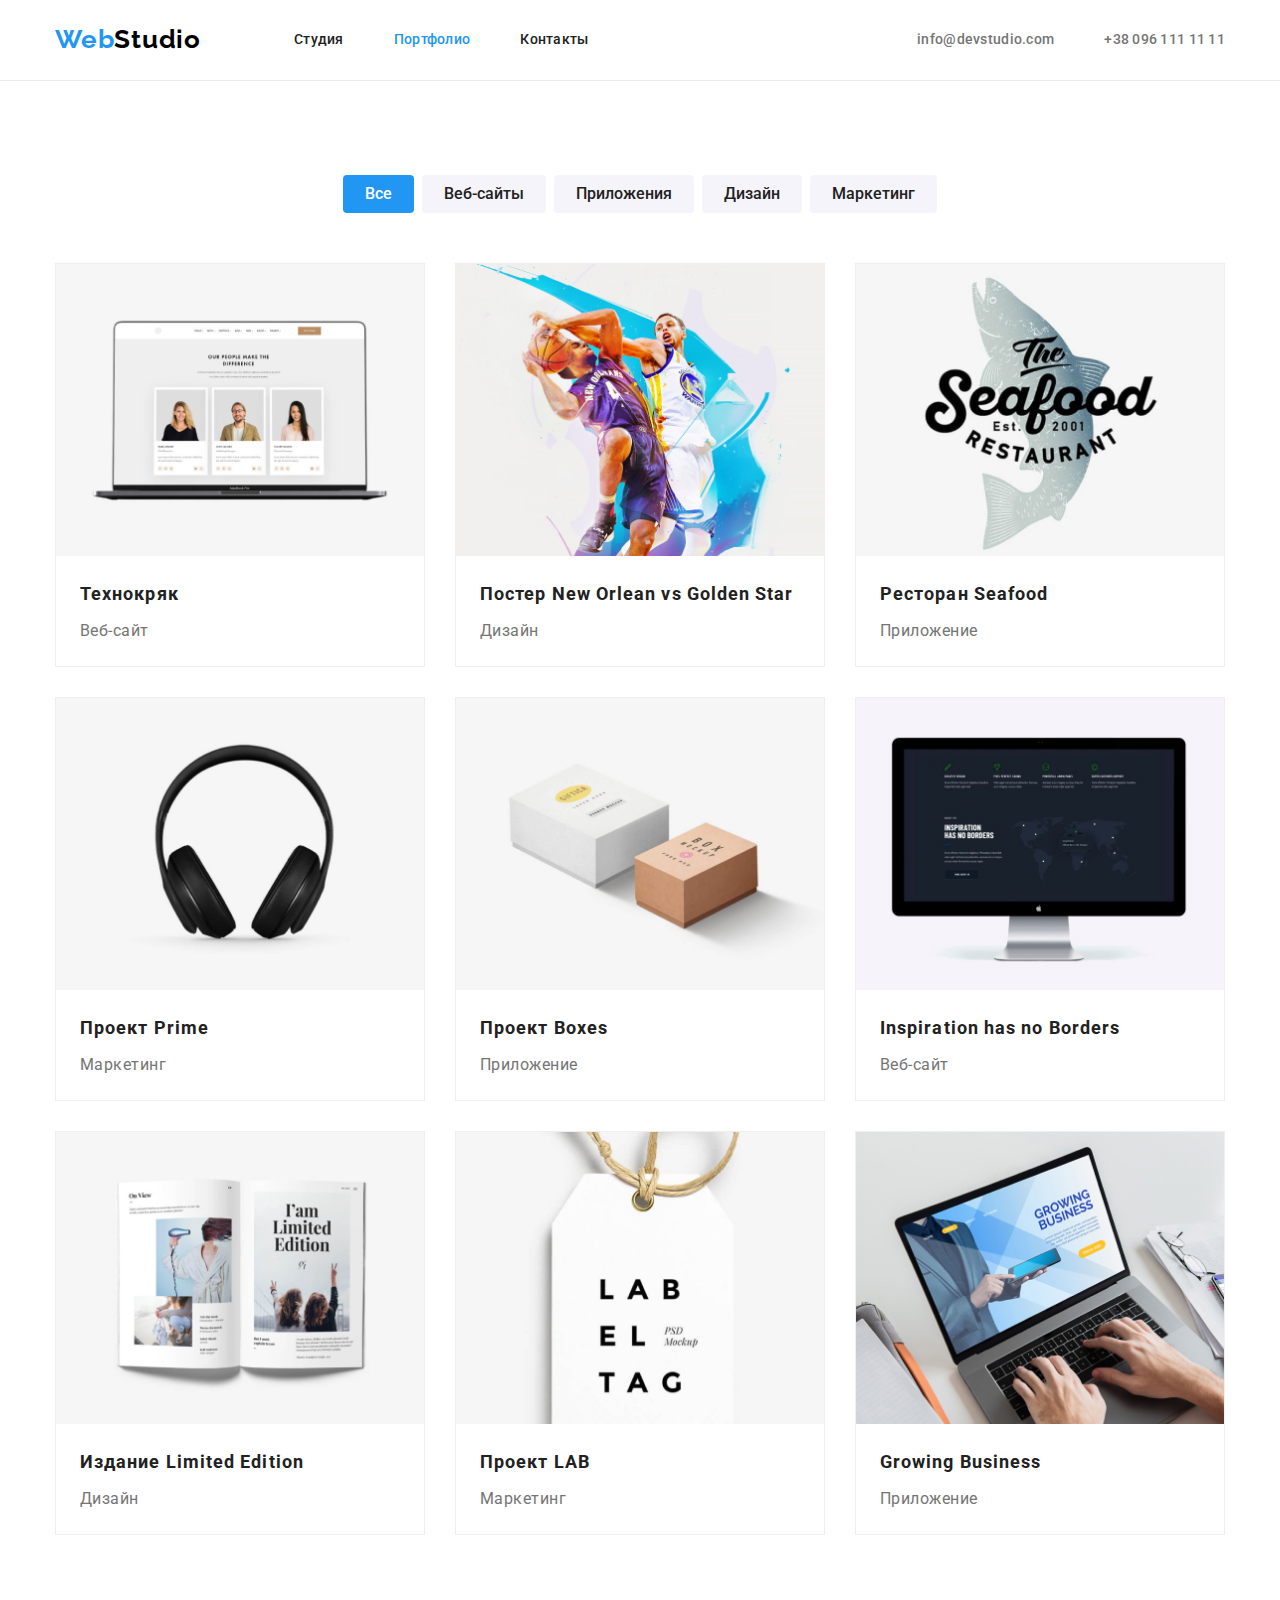
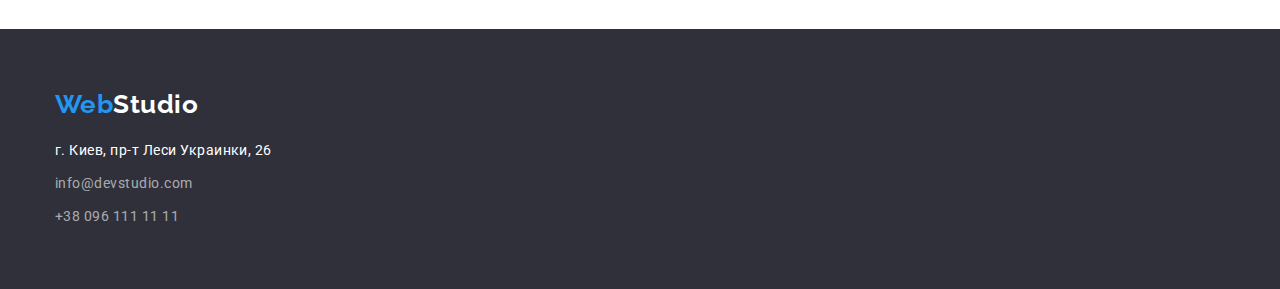
==== portfolio.html @ 436f213c "New file" ====
<!DOCTYPE html>
<html lang="ru">

<head>
    <meta charset="UTF-8">
    <meta http-equiv="X-UA-Compatible" content="IE=edge">
    <meta name="viewport" content="width=device-width, initial-scale=1.0">
    <title>WebStudio</title>
    <link rel="preconnect" href="https://fonts.googleapis.com">
    <link rel="preconnect" href="https://fonts.gstatic.com" crossorigin>
    <link href="https://fonts.googleapis.com/css2?family=Raleway:wght@700&family=Roboto:wght@400;500;700;900&display=swap"
        rel="stylesheet">
    <link rel="stylesheet" href="https://cdnjs.cloudflare.com/ajax/libs/modern-normalize/1.1.0/modern-normalize.min.css">

    <link rel="stylesheet" href="./css/styles.css">
</head>
<body>
<!-- Хедер -->
<header class="header">
    <div class="container">
        <div class="header-position">
            <nav class="nav">
                <a href="./" class="logo"><span class="logo-color">Web</span>Studio</a>
                <ul class="list-items">
                    <li><a href="./index.html" class="link link-nav">Студия</a></li>
                    <li><a href="./portfolio.html" class="link link-nav current">Портфолио</a></li>
                    <li><a href="" class="link link-nav">Контакты</a></li>
                </ul>
            </nav>
            <ul class="list-contact">
                <li><a href="mailto:info@devstudio.com" class="link link-contact">info@devstudio.com</a></li>
                <li><a href="tel:+380961111111" class="link link-contact">+38 096 111 11 11</a></li>
            </ul>
        </div>
    </div>
</header>

    <main>
        <section class="section-portfolio section">
            <div class="container">
                <h1 hidden>Портфолио</h1>
                <!-- Кнопки фільтрації -->
                <ul class="filter-button">
                    <li><button type="button" class="portfolio-button active">Все</button></li>
                    <li><button type="button" class="portfolio-button">Веб-сайты</button></li>
                    <li><button type="button" class="portfolio-button">Приложения</button></li>
                    <li><button type="button" class="portfolio-button">Дизайн</button></li>
                    <li><button type="button" class="portfolio-button">Маркетинг</button></li>
                </ul>
                <!-- Приклади -->
                <ul class="example">
                    <li class="example-card">
                        <img src="./images/Технокряк.jpg" alt="Макет сайта" width="370">
                        <div class="example-card-position">
                            <h2 class="example-title">Технокряк</h2>
                            <p class="example-text">Веб-сайт</p>
                        </div>
                    </li>
                    <li class="example-card">
                        <img src="./images/Постер.jpg" alt="Постер с баскетболистами" width="370">
                        <div class="example-card-position">
                            <h2 class="example-title">Постер New Orlean vs Golden Star</h2>
                            <p class="example-text">Дизайн</p>
                        </div>
                    </li>
                    <li class="example-card">
                        <img src="./images/Ресторан.jpg" alt="Эмблема ресторана" width="370">
                        <div class="example-card-position">
                            <h2 class="example-title">Ресторан Seafood</h2>
                            <p class="example-text">Приложение</p>
                        </div>
                    </li>
                    <li class="example-card">
                        <img src="./images/ПроектPrime.jpg" alt="Наушники" width="370">
                        <div class="example-card-position">
                            <h2 class="example-title">Проект Prime</h2>
                            <p class="example-text">Маркетинг</p>
                        </div>
                    </li>
                    <li class="example-card">
                        <img src="./images/ПроектBoxes.jpg" alt="Коробки" width="370">
                        <div class="example-card-position">
                            <h2 class="example-title">Проект Boxes</h2>
                            <p class="example-text">Приложение</p>
                        </div>
                    </li>
                    <li class="example-card">
                        <img src="./images/InspirationhasnoBorders.jpg" alt="Монитор" width="370">
                        <div class="example-card-position">
                            <h2 class="example-title">Inspiration has no Borders</h2>
                            <p class="example-text">Веб-сайт</p>
                        </div>        
                    </li>
                    <li class="example-card">
                        <img src="./images/ИзданиеLimitedEdition.jpg" alt="Книга" width="370">
                        <div class="example-card-position">
                            <h2 class="example-title">Издание Limited Edition</h2>
                            <p class="example-text">Дизайн</p>
                        </div>    
                    </li>
                    <li class="example-card">
                        <img src="./images/ПроектLAB.jpg" alt="Бирка" width="370">
                        <div class="example-card-position">
                            <h2 class="example-title">Проект LAB</h2>
                            <p class="example-text">Маркетинг</p>
                        </div>    
                    </li>
                    <li class="example-card">
                        <img src="./images/GrowingBusiness.jpg" alt="Ноотбук" width="370">
                        <div class="example-card-position">
                            <h2 class="example-title">Growing Business</h2>
                            <p class="example-text">Приложение</p>
                        </div>                       
                    </li>
                </ul>
            </div>
        </section>
    </main>

    <!-- Футер -->
    <footer class="footer">
        <div class="container">
            <div class="footer-position">
                <a href="./" class="logo-footer">
                    <span class="logo-color">Web</span>Studio
                </a>
                <address>
                    <ul>
                        <li class="address-map">г. Киев, пр-т Леси Украинки, 26</li>
                        <li><a href="mailto:info@devstudio.com" class="address-contact link mail">info@devstudio.com</a>
                        </li>
                        <li><a href="tel:+380961111111" class="address-contact link">+38 096 111 11 11</a></li>
                    </ul>
                </address>
            </div>
        </div>
    </footer>
</body>
</html>
---- css/styles.css ----
:root {
    --main-color: #2196F3;
    --black-color: #212121;
    --main-white: #FFFFFF;
    --text-gray: #757575;
    --background-main: #E5E5E5;
    --background-secondary: #2F303A;
}

.link.current {
    color: var(--main-color);
}

ul,
ol {
    list-style: none;
    padding: 0;
    margin: 0;
}

p,
h1,
h2,
h3,
h4,
h5,
h6 {
    margin: 0;
    padding: 0;
}

img {
    display: block;
    max-width: 100%;
    height: auto;
}

.container {
    width: 1200px;
    padding-left: 15px;
    padding-right: 15px;
    margin-right: auto;
    margin-left: auto;
}

/* Body */

body {
    font-family: 'Roboto', sans-serif;
    letter-spacing: 0.03em;
    background-color: var(--main-white);
    color: var(--black-color);
}

.section {
    padding-top: 94px;
    padding-bottom: 94px;
}

/* Посилання */

.link {
    text-decoration: none;
}

.link:hover,
.link:focus {
    color: var(--main-color);
}

/* Хедер */

.nav {
    display: flex;
}

.header {
    padding-top: 24px;
    padding-bottom: 25px;
    border-bottom: 1px solid #ececec;
}

.header-position {
    display: flex;
    align-items: center;
}

.link-nav {
    color: var(--black-color);
    font-family: 'Roboto', sans-serif;
    font-weight: 500;
    font-size: 14px;
    line-height: 1.14;
    letter-spacing: 0.02em;
}


.link-contact {
    font-family: 'Roboto';
    font-weight: 500;
    font-size: 14px;
    line-height: 1.14;
    letter-spacing: 0.02em;
    color: var(--text-gray);
}



.list-contact {
    display: flex;
    gap: 50px;
    margin-left: auto;
}

.list-items {
    display: flex;
    align-items: center; 
    gap: 50px;   
}



/* Logo */
.logo-color {
    color: var(--main-color);
}

.logo {
    display: flex;
    align-items: center;
    margin-right: 93px;

    font-family: 'Raleway', sans-serif;
    font-weight: 700;
    font-size: 26px;
    line-height: 1.19;
    letter-spacing: 0.03em;
    color: #000000;
    text-decoration: none;
}

/* Hero */

.hero {
    background-color: var(--background-secondary);
    letter-spacing: 0.06em;
    padding-top: 200px;
    padding-bottom: 200px;
}


.hero-title {
    font-weight: 900;
    font-size: 44px;
    line-height: 1.36;
    margin-right: auto;
    margin-left: auto;
    text-align: center;
    text-transform: uppercase;
    color: var(--main-white);
    margin-bottom: 30px;
    max-width: 696px;
    letter-spacing: 0.06em;
}

.button-service {
    font-weight: 700;
    font-size: 16px;
    line-height: 1.87;
    letter-spacing: 0.06em;
    min-width: 200px;
    display: block;
    color: var(--main-white);
    background-color: var(--main-color);
    
    box-shadow: 0px 4px 4px rgba(0, 0, 0, 0.15);
    border-radius: 4px;
    border: none;
    padding: 10px 32px;
    margin: 0 auto;

    cursor: pointer;
}

/* Переваги */

.advantage {
    padding-bottom: 0;
}

.advantage-position {
    display: flex;
    flex-wrap: wrap;
    gap: 30px;
}

.advantage-cards {
    width: 270px;
}

.advantage-title {
    font-weight: 700;
    font-size: 14px;
    line-height: 1.14;
    text-transform: uppercase;

    margin-bottom: 10px;
}

.advantage-text {
    font-size: 14px;
    line-height: 1.71;
    
    color: var(--text-gray);
}

/* Чим займаємось */

.examples-title {
    font-weight: 700;
    font-size: 36px;
    line-height: 1.17;
    text-align: center;

    margin-bottom: 50px;
}

.examples-position {
    display: flex;
    justify-content: space-between;
    gap: 30px;
}

/* Команда */

.team {
    background-color: #F5F4FA;
}

.team-title {
    font-weight: 700;
    font-size: 36px;
    line-height: 1.17;
    text-align: center;

    margin-bottom: 50px;
}

.team-list {
    background-color: #F5F4FA;
    display: flex;
    gap: 30px;
}

.team-member-position {
    padding-top: 30px;
    padding-bottom: 30px;
}

.team-member {
    background: var(--main-white);
    width: 270px;
    box-shadow: 0px 1px 3px rgba(0, 0, 0, 0.12), 0px 1px 1px rgba(0, 0, 0, 0.14), 0px 2px 1px rgba(0, 0, 0, 0.2);
    border-radius: 0px 0px 4px 4px;
}

.worker-title {
    font-weight: 500;
    font-size: 16px;
    line-height: 1.19;
    text-align: center;

    margin-bottom: 10px;
}

.team-text {
    font-size: 16px;
    line-height: 1.19;
    text-align: center;
    
    color: var(--text-gray);
}

/* Футер */

footer {
    background-color: var(--background-secondary);
}

.footer {
    padding-top: 60px;
    padding-bottom: 60px;
}

.footer-position {
    display: flex;
    flex-direction: column;
}

.logo-footer {
    font-family: 'Raleway', sans-serif;
    font-weight: 700;
    font-size: 26px;
    line-height: 1.19;
    color: var(--main-white);
    text-decoration: none;

    margin-bottom: 20px;
}

.address-map {
    font-family: 'Roboto', sans-serif;
    font-size: 14px;
    line-height: 1.71;
    font-style: normal;
        
    color: var(--main-white);
    margin-bottom: 9px;
}

.address-contact {
    font-family: 'Roboto';
    font-size: 14px;
    line-height: 1.71;
    font-style: normal;
    color:rgba(255, 255, 255, 0.6);

    display: block;
}

.mail {
    margin-bottom: 9px;
}

/* Кнопки фільтрації */

.portfolio-button {
    font-family: inherit;
    font-weight: 500;
    font-size: 16px;
    line-height: 1.6;
    text-align: center;
    
    color: var(--black-color);
    background-color: #F5F4FA;

    border-radius: 4px;
    border: none;
    padding: 6px 22px;

    cursor: pointer;
}

.filter-button {
    display: flex;
    justify-content: center;
    gap: 8px;
    margin-bottom: 50px;
}

.portfolio-button.active {
    color: var(--main-white);
    background-color: var(--main-color);
}

.portfolio-button:hover,
.portfolio-button:focus {
    color: var(--main-white);
    background-color: var(--main-color);
}

/* Приклади */

.example {
    display: flex;
    flex-wrap: wrap;

    gap: 30px;
}

.example-card {
    width: 370px;
    height: 404px;
    border: 1px solid #EEEEEE;
}

.example-title {
    font-weight: 700;
    font-size: 18px;
    line-height: 2;
    letter-spacing: 0.06em;
    margin-bottom: 4px;
}

.example-text {
    font-size: 16px;
    line-height: 1.88;

    color: var(--text-gray);
}

.example-card-position {
    padding-top: 20px;
    padding-bottom: 20px;
    padding-left: 24px;
    padding-right: 24px;
}
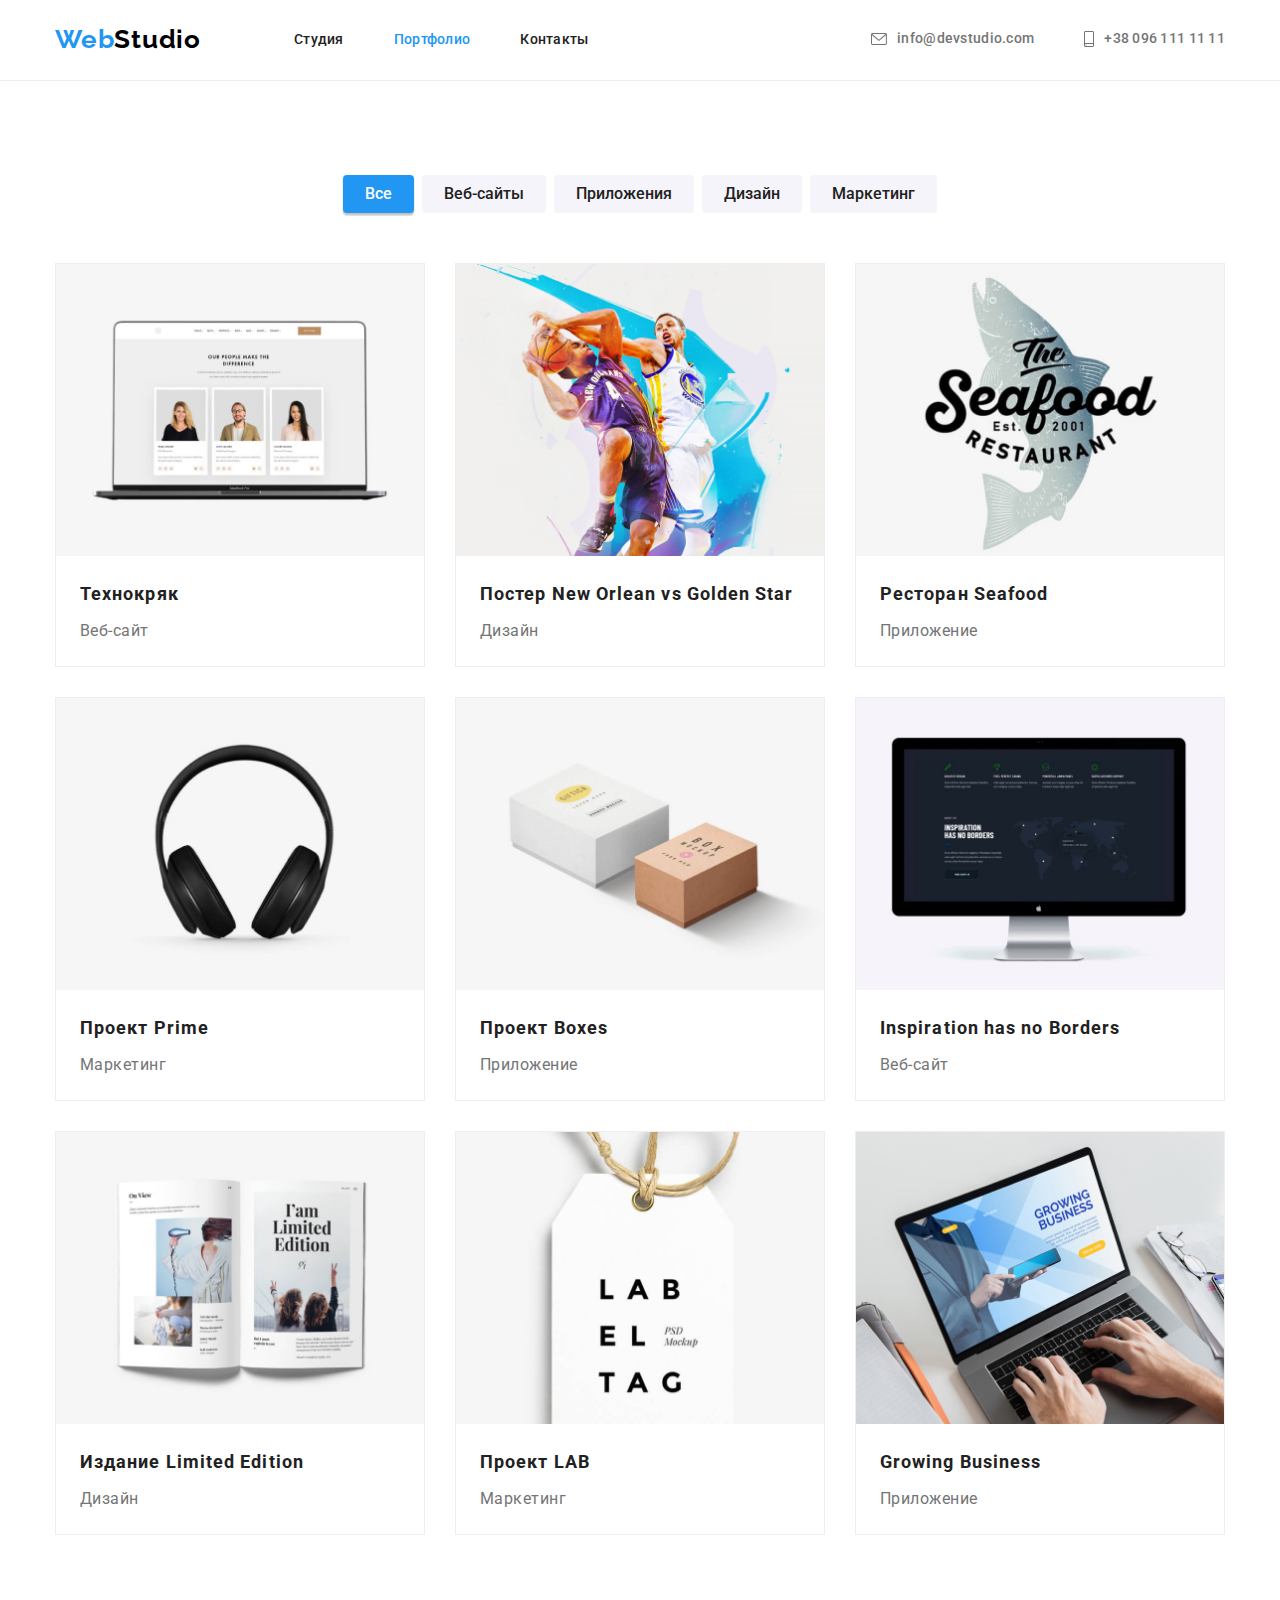
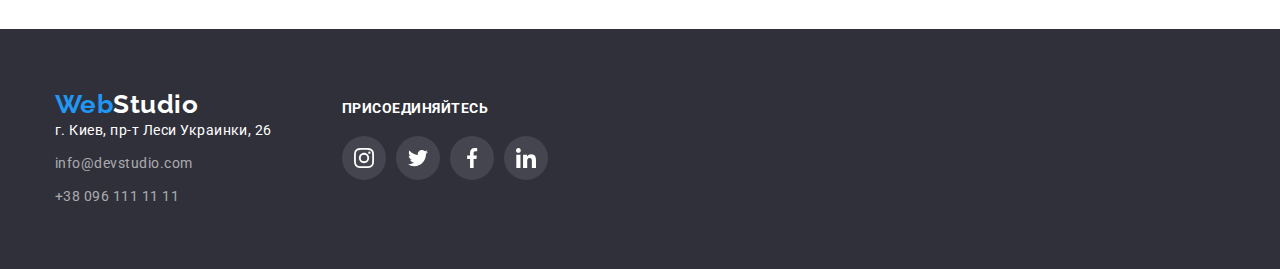
==== commit aca00510: "Update" ====
--- a/portfolio.html
+++ b/portfolio.html
@@ -19,8 +19,10 @@
 <header class="header">
     <div class="container">
         <div class="header-position">
+            <div>
+                <a href="./" class="logo"><span class="logo-color">Web</span>Studio</a>
+            </div>
             <nav class="nav">
-                <a href="./" class="logo"><span class="logo-color">Web</span>Studio</a>
                 <ul class="list-items">
                     <li><a href="./index.html" class="link link-nav">Студия</a></li>
                     <li><a href="./portfolio.html" class="link link-nav current">Портфолио</a></li>
@@ -28,8 +30,20 @@
                 </ul>
             </nav>
             <ul class="list-contact">
-                <li><a href="mailto:info@devstudio.com" class="link link-contact">info@devstudio.com</a></li>
-                <li><a href="tel:+380961111111" class="link link-contact">+38 096 111 11 11</a></li>
+                <li>
+                    <a href="mailto:info@devstudio.com" class="link link-contact">
+                        <svg class="header-icon" width="16" height="12">
+                            <use href="./images/icons/symbol-defs.svg#mail"></use>
+                        </svg>
+                        info@devstudio.com</a>
+                </li>
+                <li>
+                    <a href="tel:+380961111111" class="link link-contact">
+                        <svg class="header-icon" width="10" height="16">
+                            <use href="./images/icons/symbol-defs.svg#smartphone"></use>
+                        </svg>
+                        +38 096 111 11 11</a>
+                </li>
             </ul>
         </div>
     </div>
@@ -50,67 +64,85 @@
                 <!-- Приклади -->
                 <ul class="example">
                     <li class="example-card">
-                        <img src="./images/Технокряк.jpg" alt="Макет сайта" width="370">
-                        <div class="example-card-position">
-                            <h2 class="example-title">Технокряк</h2>
-                            <p class="example-text">Веб-сайт</p>
-                        </div>
-                    </li>
-                    <li class="example-card">
-                        <img src="./images/Постер.jpg" alt="Постер с баскетболистами" width="370">
-                        <div class="example-card-position">
-                            <h2 class="example-title">Постер New Orlean vs Golden Star</h2>
-                            <p class="example-text">Дизайн</p>
-                        </div>
-                    </li>
-                    <li class="example-card">
-                        <img src="./images/Ресторан.jpg" alt="Эмблема ресторана" width="370">
-                        <div class="example-card-position">
-                            <h2 class="example-title">Ресторан Seafood</h2>
-                            <p class="example-text">Приложение</p>
-                        </div>
-                    </li>
-                    <li class="example-card">
-                        <img src="./images/ПроектPrime.jpg" alt="Наушники" width="370">
-                        <div class="example-card-position">
-                            <h2 class="example-title">Проект Prime</h2>
-                            <p class="example-text">Маркетинг</p>
-                        </div>
-                    </li>
-                    <li class="example-card">
-                        <img src="./images/ПроектBoxes.jpg" alt="Коробки" width="370">
-                        <div class="example-card-position">
-                            <h2 class="example-title">Проект Boxes</h2>
-                            <p class="example-text">Приложение</p>
-                        </div>
-                    </li>
-                    <li class="example-card">
-                        <img src="./images/InspirationhasnoBorders.jpg" alt="Монитор" width="370">
-                        <div class="example-card-position">
-                            <h2 class="example-title">Inspiration has no Borders</h2>
-                            <p class="example-text">Веб-сайт</p>
-                        </div>        
-                    </li>
-                    <li class="example-card">
-                        <img src="./images/ИзданиеLimitedEdition.jpg" alt="Книга" width="370">
-                        <div class="example-card-position">
-                            <h2 class="example-title">Издание Limited Edition</h2>
-                            <p class="example-text">Дизайн</p>
-                        </div>    
-                    </li>
-                    <li class="example-card">
-                        <img src="./images/ПроектLAB.jpg" alt="Бирка" width="370">
-                        <div class="example-card-position">
-                            <h2 class="example-title">Проект LAB</h2>
-                            <p class="example-text">Маркетинг</p>
-                        </div>    
-                    </li>
-                    <li class="example-card">
-                        <img src="./images/GrowingBusiness.jpg" alt="Ноотбук" width="370">
-                        <div class="example-card-position">
-                            <h2 class="example-title">Growing Business</h2>
-                            <p class="example-text">Приложение</p>
-                        </div>                       
+                        <a href="" class="link-example-card">
+                            <img src="./images/Технокряк.jpg" alt="Макет сайта" width="370">
+                            <div class="example-card-position">
+                                <h2 class="example-title">Технокряк</h2>
+                                <p class="example-text">Веб-сайт</p>
+                            </div>
+                        </a>   
+                    </li>
+                    <li class="example-card">
+                        <a href="" class="link-example-card">
+                            <img src="./images/Постер.jpg" alt="Постер с баскетболистами" width="370">
+                            <div class="example-card-position">
+                                <h2 class="example-title">Постер New Orlean vs Golden Star</h2>
+                                <p class="example-text">Дизайн</p>
+                            </div>
+                        </a>                       
+                    </li>
+                    <li class="example-card">
+                        <a href="" class="link-example-card">
+                            <img src="./images/Ресторан.jpg" alt="Эмблема ресторана" width="370">
+                            <div class="example-card-position">
+                                <h2 class="example-title">Ресторан Seafood</h2>
+                                <p class="example-text">Приложение</p>
+                            </div>
+                        </a>                       
+                    </li>
+                    <li class="example-card">
+                        <a href="" class="link-example-card">
+                            <img src="./images/ПроектPrime.jpg" alt="Наушники" width="370">
+                            <div class="example-card-position">
+                                <h2 class="example-title">Проект Prime</h2>
+                                <p class="example-text">Маркетинг</p>
+                            </div>
+                        </a>                        
+                    </li>
+                    <li class="example-card">
+                        <a href="" class="link-example-card">
+                            <img src="./images/ПроектBoxes.jpg" alt="Коробки" width="370">
+                            <div class="example-card-position">
+                                <h2 class="example-title">Проект Boxes</h2>
+                                <p class="example-text">Приложение</p>
+                            </div>
+                        </a>                       
+                    </li>
+                    <li class="example-card">
+                        <a href="" class="link-example-card">
+                            <img src="./images/InspirationhasnoBorders.jpg" alt="Монитор" width="370">
+                            <div class="example-card-position">
+                                <h2 class="example-title">Inspiration has no Borders</h2>
+                                <p class="example-text">Веб-сайт</p>
+                            </div>
+                        </a>                             
+                    </li>
+                    <li class="example-card">
+                        <a href="" class="link-example-card">
+                            <img src="./images/ИзданиеLimitedEdition.jpg" alt="Книга" width="370">
+                            <div class="example-card-position">
+                                <h2 class="example-title">Издание Limited Edition</h2>
+                                <p class="example-text">Дизайн</p>
+                            </div>
+                        </a>                         
+                    </li>
+                    <li class="example-card">
+                        <a href="" class="link-example-card">
+                            <img src="./images/ПроектLAB.jpg" alt="Бирка" width="370">
+                            <div class="example-card-position">
+                                <h2 class="example-title">Проект LAB</h2>
+                                <p class="example-text">Маркетинг</p>
+                            </div>
+                        </a>                          
+                    </li>
+                    <li class="example-card">
+                        <a href="" class="link-example-card">
+                            <img src="./images/GrowingBusiness.jpg" alt="Ноотбук" width="370">
+                            <div class="example-card-position">
+                                <h2 class="example-title">Growing Business</h2>
+                                <p class="example-text">Приложение</p>
+                            </div>
+                        </a>                                               
                     </li>
                 </ul>
             </div>
@@ -121,17 +153,56 @@
     <footer class="footer">
         <div class="container">
             <div class="footer-position">
-                <a href="./" class="logo-footer">
-                    <span class="logo-color">Web</span>Studio
-                </a>
-                <address>
-                    <ul>
-                        <li class="address-map">г. Киев, пр-т Леси Украинки, 26</li>
-                        <li><a href="mailto:info@devstudio.com" class="address-contact link mail">info@devstudio.com</a>
-                        </li>
-                        <li><a href="tel:+380961111111" class="address-contact link">+38 096 111 11 11</a></li>
+                <div>
+                    <a href="./" class="logo-footer">
+                        <span class="logo-color">Web</span>Studio
+                    </a>
+                    <address>
+                        <ul>
+                            <li class="address-map">г. Киев, пр-т Леси Украинки, 26</li>
+                            <li><a href="mailto:info@devstudio.com" class="address-contact link mail">info@devstudio.com</a>
+                            </li>
+                            <li><a href="tel:+380961111111" class="address-contact link">+38 096 111 11 11</a></li>
+                        </ul>
+                    </address>
+                </div>
+                <div class="join">
+                    <h2 class="footer-title">присоединяйтесь</h2>
+                    <ul class="footer-join-links">
+                        <li>
+                            <a href="" class="join-link">
+                                <svg width="20" height="20">
+                                    <use href="./images/icons/symbol-defs.svg#instagram">
+                                    </use>
+                                </svg>
+                            </a>
+                        </li>
+                        <li>
+                            <a href="" class="join-link">
+                                <svg width="20" height="20">
+                                    <use href="./images/icons/symbol-defs.svg#twitter">
+                                    </use>
+                                </svg>
+                            </a>
+                        </li>
+                        <li>
+                            <a href="" class="join-link">
+                                <svg width="20" height="20">
+                                    <use href="./images/icons/symbol-defs.svg#facebook">
+                                    </use>
+                                </svg>
+                            </a>
+                        </li>
+                        <li>
+                            <a href="" class="join-link">
+                                <svg width="20" height="20">
+                                    <use href="./images/icons/symbol-defs.svg#linkedin">
+                                    </use>
+                                </svg>
+                            </a>
+                        </li>
                     </ul>
-                </address>
+                </div>
             </div>
         </div>
     </footer>
--- a/css/styles.css
+++ b/css/styles.css
@@ -102,9 +102,21 @@
     line-height: 1.14;
     letter-spacing: 0.02em;
     color: var(--text-gray);
-}
-
-
+
+    display: flex;
+    align-items: center;
+}
+
+.header-icon {
+    fill: var(--text-gray);
+    margin-right: 10px;
+}
+
+
+.link-contact:hover .header-icon,
+.link-contact:focus .header-icon {
+    fill: var(--main-color);
+}
 
 .list-contact {
     display: flex;
@@ -142,10 +154,16 @@
 /* Hero */
 
 .hero {
-    background-color: var(--background-secondary);
     letter-spacing: 0.06em;
     padding-top: 200px;
     padding-bottom: 200px;
+    background:linear-gradient(rgba(47, 48, 58, 0.4), rgba(47, 48, 58, 0.4)), url(../images/hero-bg.jpg);
+    background-repeat: no-repeat;
+    background-position: center;
+    background-size: cover;
+    max-width: 1600px;
+    margin: auto;
+
 }
 
 
@@ -214,6 +232,17 @@
     color: var(--text-gray);
 }
 
+.advantage-icons {
+    display: flex;
+    justify-content: center;
+    align-items: center;
+
+    margin-bottom: 30px;
+    width: 270px;
+    height: 120px;
+    background-color: #F5F4FA;
+}
+
 /* Чим займаємось */
 
 .examples-title {
@@ -255,6 +284,8 @@
 .team-member-position {
     padding-top: 30px;
     padding-bottom: 30px;
+    padding-left: 32px;
+    padding-right: 32px;
 }
 
 .team-member {
@@ -281,6 +312,66 @@
     color: var(--text-gray);
 }
 
+.member-social-links {
+    display: flex;
+    gap: 10px;
+    justify-content: space-between;
+    margin-top: 16px;
+}
+
+.member-link {
+    display: flex;
+    justify-content: center;
+    align-items: center;
+    width: 44px;
+    height: 44px;
+
+    fill: #AFB1B8;
+}
+
+.member-link:hover,
+.member-link:focus {
+    background-color: var(--main-color);
+    fill: var(--main-white);
+    border-radius: 50%;
+}
+
+/* Постійні клієнти */
+
+.clients-title {
+    font-weight: 700;
+    font-size: 36px;
+    line-height: 1.17;
+    text-align: center;
+
+    margin-bottom: 50px;
+}
+
+.regular-customers {
+    display: flex;
+    justify-content: space-between;
+    align-items: center;
+    gap: 30px;
+}
+
+.regular-company {
+    display: flex;
+    justify-content: center;
+    align-items: center;
+
+    fill: #AFB1B8;
+    width: 170px;
+    height: 92px;
+    border: 1px solid #AFB1B8;
+    border-radius: 4px;
+}
+
+.regular-company:hover,
+.regular-company:focus {
+    fill: var(--main-color);
+    border-color: var(--main-color);
+}
+
 /* Футер */
 
 footer {
@@ -294,7 +385,7 @@
 
 .footer-position {
     display: flex;
-    flex-direction: column;
+    align-items: baseline;
 }
 
 .logo-footer {
@@ -330,6 +421,42 @@
 
 .mail {
     margin-bottom: 9px;
+}
+
+.footer-title {
+    font-size: 14px;
+    line-height: 1.14;
+    text-transform: uppercase;
+    margin-bottom: 20px;
+    
+    color: var(--main-white);
+}
+
+.join {
+    margin-left: 70px;
+}
+
+.footer-join-links {
+    display: flex;
+    gap: 10px;
+
+}
+
+.join-link {
+    display: flex;
+    justify-content: center;
+    align-items: center;
+    width: 44px;
+    height: 44px;
+    background-color: rgba(255, 255, 255, 0.1);
+    border-radius: 50%;
+    
+    fill: var(--main-white);
+}
+
+.join-link:hover,
+.join-link:focus {
+    background-color: var(--main-color);
 }
 
 /* Кнопки фільтрації */
@@ -361,12 +488,14 @@
 .portfolio-button.active {
     color: var(--main-white);
     background-color: var(--main-color);
+    box-shadow: 0px 3px 1px rgba(0, 0, 0, 0.1), 0px 1px 2px rgba(0, 0, 0, 0.08), 0px 2px 2px rgba(0, 0, 0, 0.12);
 }
 
 .portfolio-button:hover,
 .portfolio-button:focus {
     color: var(--main-white);
     background-color: var(--main-color);
+    box-shadow: 0px 3px 1px rgba(0, 0, 0, 0.1), 0px 1px 2px rgba(0, 0, 0, 0.08), 0px 2px 2px rgba(0, 0, 0, 0.12);
 }
 
 /* Приклади */
@@ -397,6 +526,16 @@
     line-height: 1.88;
 
     color: var(--text-gray);
+}
+
+.link-example-card {
+    text-decoration: none;
+    color: var(--black-color);
+}
+
+.example-card:hover,
+.example-card:focus {
+    box-shadow: 0px 1px 1px rgba(0, 0, 0, 0.12), 0px 4px 4px rgba(0, 0, 0, 0.06), 1px 4px 6px rgba(0, 0, 0, 0.16);
 }
 
 .example-card-position {
